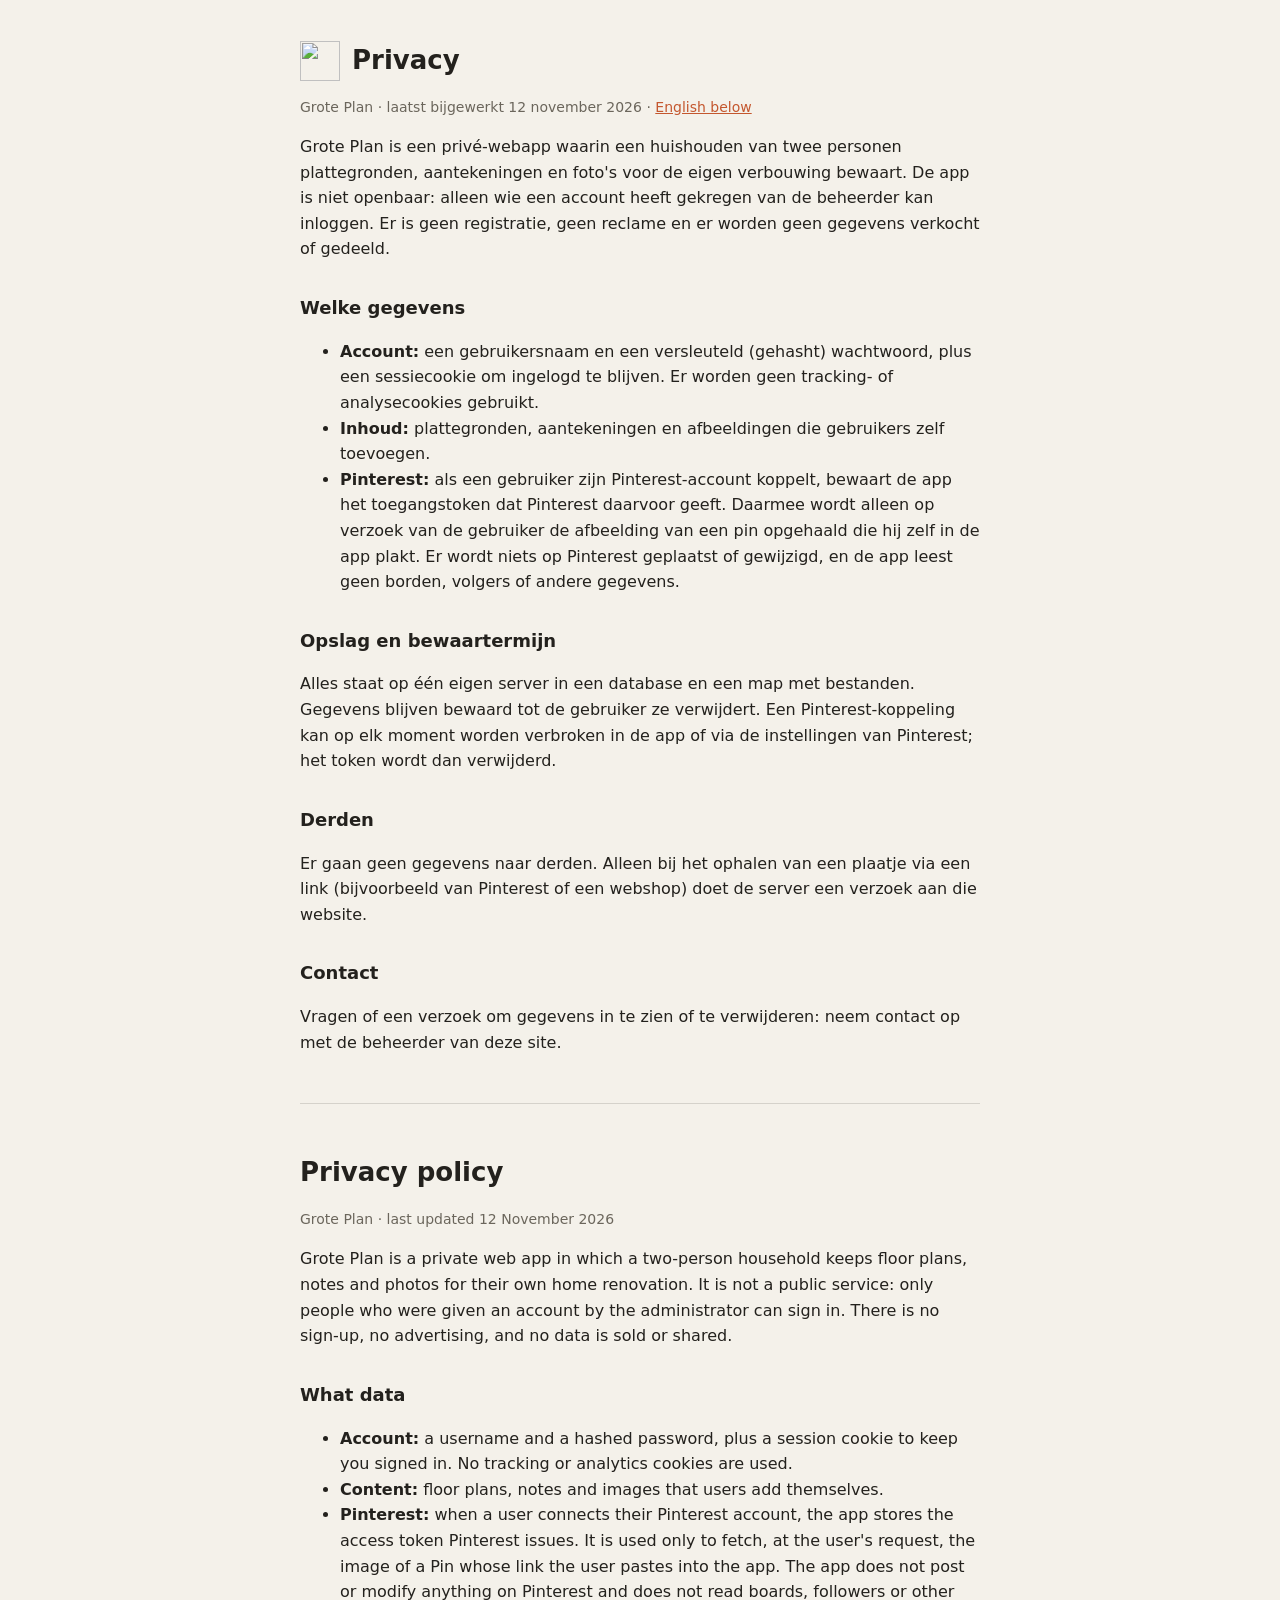
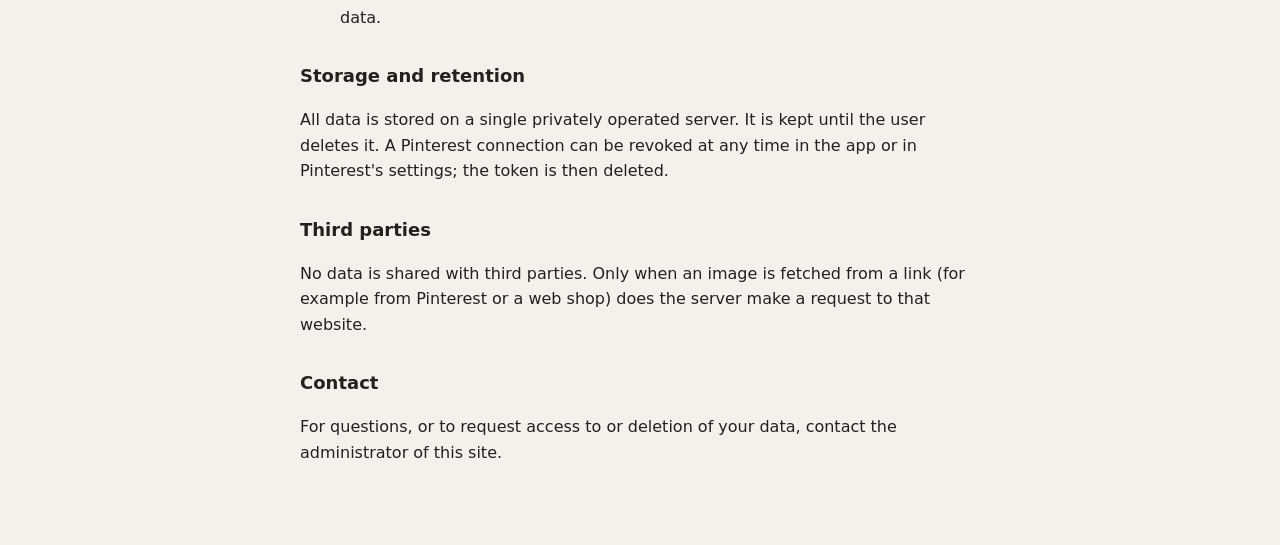
==== static/privacy.html @ cc3b01db "Grote Plan: gedeelde renovatieplattegrond Rust (axum + SQLite) met een frontend zonder build-stap: p" ====
<!doctype html>
<html lang="nl">
<head>
<meta charset="utf-8">
<meta name="viewport" content="width=device-width, initial-scale=1">
<title>Privacy – Grote Plan</title>
<link rel="icon" href="/icon.svg">
<style>
  :root { color-scheme: light dark; --bg: #f4f1ea; --ink: #23211d; --muted: #6b665c; --accent: #c4572e; }
  @media (prefers-color-scheme: dark) { :root { --bg: #1b1a17; --ink: #ece8df; --muted: #a29d92; } }
  body { margin: 0; background: var(--bg); color: var(--ink); font: 16px/1.6 system-ui, -apple-system, "Segoe UI", sans-serif; }
  main { max-width: 680px; margin: 0 auto; padding: 40px 16px 64px; }
  header { display: flex; align-items: center; gap: 12px; margin-bottom: 8px; }
  header img { width: 40px; height: 40px; }
  h1 { font-size: 26px; margin: 0; }
  h2 { font-size: 18px; margin: 32px 0 6px; }
  .meta { color: var(--muted); font-size: 14px; }
  hr { border: 0; border-top: 1px solid color-mix(in srgb, var(--ink) 15%, transparent); margin: 48px 0; }
  a { color: var(--accent); }
</style>
</head>
<body>
<main>
  <header><img src="/icon.svg" alt=""><h1>Privacy</h1></header>
  <p class="meta">Grote Plan · laatst bijgewerkt 12 november 2026 · <a href="#en">English below</a></p>

  <p>Grote Plan is een privé-webapp waarin een huishouden van twee personen plattegronden, aantekeningen en foto's voor de eigen verbouwing bewaart. De app is niet openbaar: alleen wie een account heeft gekregen van de beheerder kan inloggen. Er is geen registratie, geen reclame en er worden geen gegevens verkocht of gedeeld.</p>

  <h2>Welke gegevens</h2>
  <ul>
    <li><strong>Account:</strong> een gebruikersnaam en een versleuteld (gehasht) wachtwoord, plus een sessiecookie om ingelogd te blijven. Er worden geen tracking- of analysecookies gebruikt.</li>
    <li><strong>Inhoud:</strong> plattegronden, aantekeningen en afbeeldingen die gebruikers zelf toevoegen.</li>
    <li><strong>Pinterest:</strong> als een gebruiker zijn Pinterest-account koppelt, bewaart de app het toegangstoken dat Pinterest daarvoor geeft. Daarmee wordt alleen op verzoek van de gebruiker de afbeelding van een pin opgehaald die hij zelf in de app plakt. Er wordt niets op Pinterest geplaatst of gewijzigd, en de app leest geen borden, volgers of andere gegevens.</li>
  </ul>

  <h2>Opslag en bewaartermijn</h2>
  <p>Alles staat op één eigen server in een database en een map met bestanden. Gegevens blijven bewaard tot de gebruiker ze verwijdert. Een Pinterest-koppeling kan op elk moment worden verbroken in de app of via de instellingen van Pinterest; het token wordt dan verwijderd.</p>

  <h2>Derden</h2>
  <p>Er gaan geen gegevens naar derden. Alleen bij het ophalen van een plaatje via een link (bijvoorbeeld van Pinterest of een webshop) doet de server een verzoek aan die website.</p>

  <h2>Contact</h2>
  <p>Vragen of een verzoek om gegevens in te zien of te verwijderen: neem contact op met de beheerder van deze site.</p>

  <hr>

  <h1 id="en" lang="en">Privacy policy</h1>
  <div lang="en">
  <p class="meta">Grote Plan · last updated 12 November 2026</p>

  <p>Grote Plan is a private web app in which a two-person household keeps floor plans, notes and photos for their own home renovation. It is not a public service: only people who were given an account by the administrator can sign in. There is no sign-up, no advertising, and no data is sold or shared.</p>

  <h2>What data</h2>
  <ul>
    <li><strong>Account:</strong> a username and a hashed password, plus a session cookie to keep you signed in. No tracking or analytics cookies are used.</li>
    <li><strong>Content:</strong> floor plans, notes and images that users add themselves.</li>
    <li><strong>Pinterest:</strong> when a user connects their Pinterest account, the app stores the access token Pinterest issues. It is used only to fetch, at the user's request, the image of a Pin whose link the user pastes into the app. The app does not post or modify anything on Pinterest and does not read boards, followers or other data.</li>
  </ul>

  <h2>Storage and retention</h2>
  <p>All data is stored on a single privately operated server. It is kept until the user deletes it. A Pinterest connection can be revoked at any time in the app or in Pinterest's settings; the token is then deleted.</p>

  <h2>Third parties</h2>
  <p>No data is shared with third parties. Only when an image is fetched from a link (for example from Pinterest or a web shop) does the server make a request to that website.</p>

  <h2>Contact</h2>
  <p>For questions, or to request access to or deletion of your data, contact the administrator of this site.</p>
  </div>
</main>
</body>
</html>
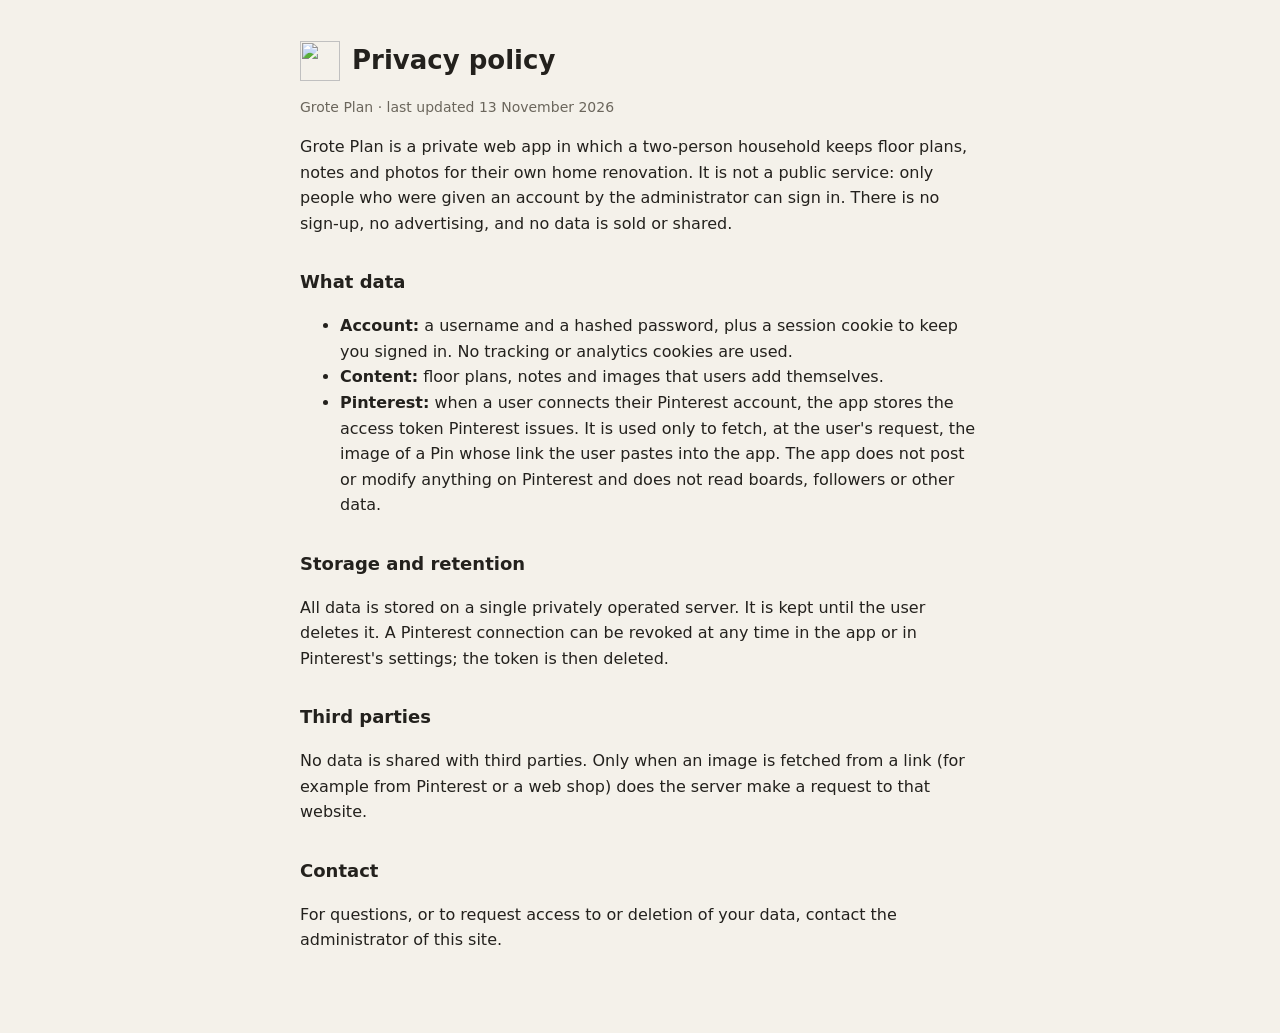
==== commit a622ff0c: "Translate the entire project to English UI text, server messages, the login page, code comments, tes" ====
--- a/static/privacy.html
+++ b/static/privacy.html
@@ -1,5 +1,5 @@
 <!doctype html>
-<html lang="nl">
+<html lang="en">
 <head>
 <meta charset="utf-8">
 <meta name="viewport" content="width=device-width, initial-scale=1">
@@ -15,38 +15,13 @@
   h1 { font-size: 26px; margin: 0; }
   h2 { font-size: 18px; margin: 32px 0 6px; }
   .meta { color: var(--muted); font-size: 14px; }
-  hr { border: 0; border-top: 1px solid color-mix(in srgb, var(--ink) 15%, transparent); margin: 48px 0; }
   a { color: var(--accent); }
 </style>
 </head>
 <body>
 <main>
-  <header><img src="/icon.svg" alt=""><h1>Privacy</h1></header>
-  <p class="meta">Grote Plan · laatst bijgewerkt 12 november 2026 · <a href="#en">English below</a></p>
-
-  <p>Grote Plan is een privé-webapp waarin een huishouden van twee personen plattegronden, aantekeningen en foto's voor de eigen verbouwing bewaart. De app is niet openbaar: alleen wie een account heeft gekregen van de beheerder kan inloggen. Er is geen registratie, geen reclame en er worden geen gegevens verkocht of gedeeld.</p>
-
-  <h2>Welke gegevens</h2>
-  <ul>
-    <li><strong>Account:</strong> een gebruikersnaam en een versleuteld (gehasht) wachtwoord, plus een sessiecookie om ingelogd te blijven. Er worden geen tracking- of analysecookies gebruikt.</li>
-    <li><strong>Inhoud:</strong> plattegronden, aantekeningen en afbeeldingen die gebruikers zelf toevoegen.</li>
-    <li><strong>Pinterest:</strong> als een gebruiker zijn Pinterest-account koppelt, bewaart de app het toegangstoken dat Pinterest daarvoor geeft. Daarmee wordt alleen op verzoek van de gebruiker de afbeelding van een pin opgehaald die hij zelf in de app plakt. Er wordt niets op Pinterest geplaatst of gewijzigd, en de app leest geen borden, volgers of andere gegevens.</li>
-  </ul>
-
-  <h2>Opslag en bewaartermijn</h2>
-  <p>Alles staat op één eigen server in een database en een map met bestanden. Gegevens blijven bewaard tot de gebruiker ze verwijdert. Een Pinterest-koppeling kan op elk moment worden verbroken in de app of via de instellingen van Pinterest; het token wordt dan verwijderd.</p>
-
-  <h2>Derden</h2>
-  <p>Er gaan geen gegevens naar derden. Alleen bij het ophalen van een plaatje via een link (bijvoorbeeld van Pinterest of een webshop) doet de server een verzoek aan die website.</p>
-
-  <h2>Contact</h2>
-  <p>Vragen of een verzoek om gegevens in te zien of te verwijderen: neem contact op met de beheerder van deze site.</p>
-
-  <hr>
-
-  <h1 id="en" lang="en">Privacy policy</h1>
-  <div lang="en">
-  <p class="meta">Grote Plan · last updated 12 November 2026</p>
+  <header><img src="/icon.svg" alt=""><h1>Privacy policy</h1></header>
+  <p class="meta">Grote Plan · last updated 13 November 2026</p>
 
   <p>Grote Plan is a private web app in which a two-person household keeps floor plans, notes and photos for their own home renovation. It is not a public service: only people who were given an account by the administrator can sign in. There is no sign-up, no advertising, and no data is sold or shared.</p>
 
@@ -65,7 +40,6 @@
 
   <h2>Contact</h2>
   <p>For questions, or to request access to or deletion of your data, contact the administrator of this site.</p>
-  </div>
 </main>
 </body>
 </html>
